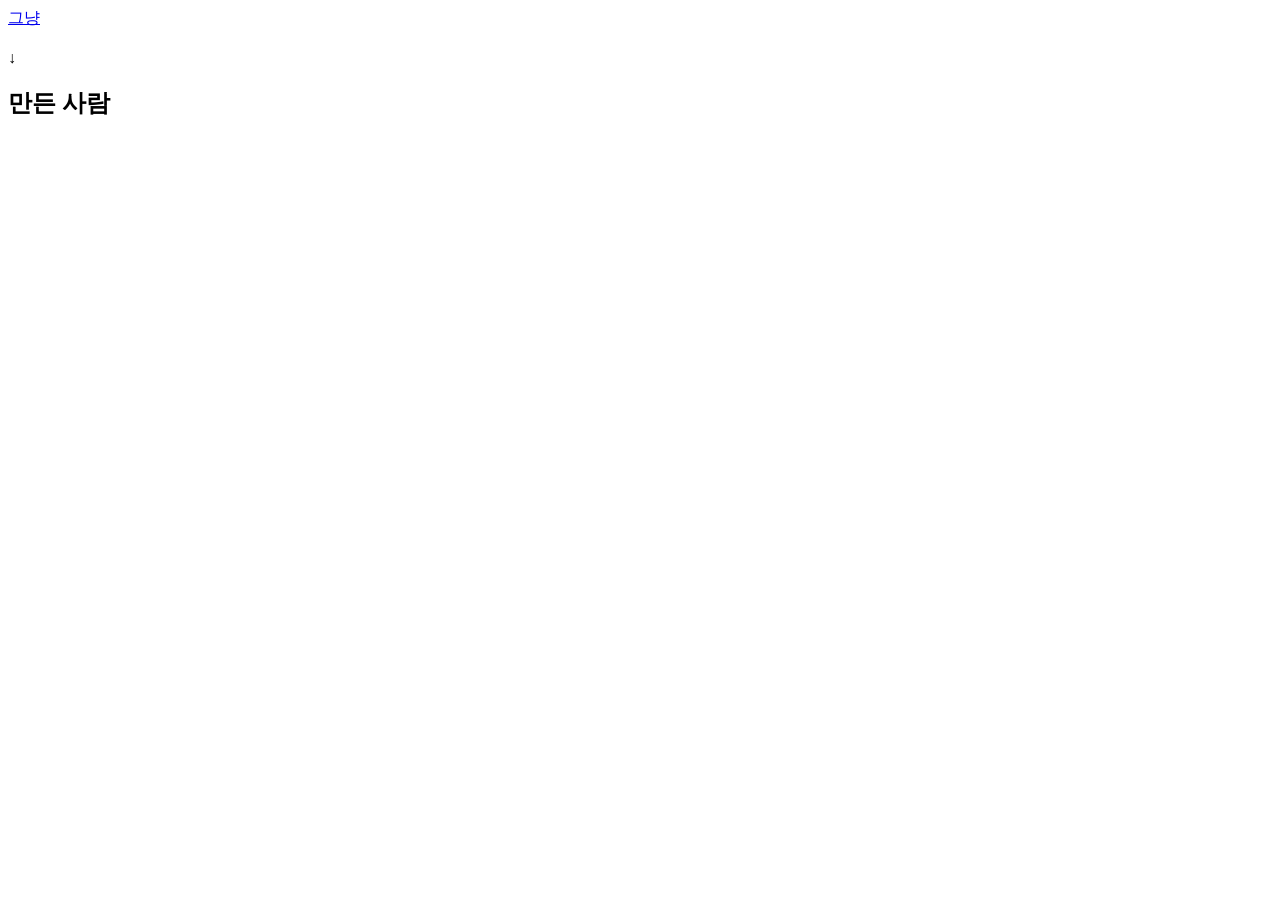
==== index.html @ 5f5cca42 "Add files via upload" ====
<!DOCTYPE html>
<html lang="ko">
<head>
<meta charset="UTF-8">
<meta name="viewport" content="width=device-width, initial-scale=1">
<title>그냥</title>
<link rel="stylesheet" href="style.css">
</head>
<body>
  <header class="top">
    <a href="#" class="logo">그냥</a>
    <nav id="filters" aria-label="장르 필터"></nav>
  </header>

  <!-- 1) 목록 화면 -->
  <main id="home" class="view">
    <div class="home-bg" id="homeBg"></div>
    <section class="intro">
      <div class="intro-text" id="introText">
        <h1 id="siteTitle"></h1>
        <p id="siteDesc"></p>
      </div>
      <span class="scroll-hint" aria-hidden="true">↓</span>
    </section>
    <div id="grid" class="grid"></div>
    <section class="team" id="team">
      <h2>만든 사람</h2>
      <div class="team-grid" id="teamGrid"></div>
    </section>
  </main>

  <!-- 2) 앨범 상세 화면 -->
  <main id="detail" class="view" hidden>
    <section class="hero">
      <div class="hero-bg" id="heroBg"></div>
      <a href="#" class="back">← 목록</a>
      <div class="hero-inner">
        <div class="hero-cover" id="heroCover"></div>
        <div class="hero-text">
          <h1 id="dTitle"></h1>
          <p class="meta" id="dMeta"></p>
          <p class="desc" id="dDesc"></p>
        </div>
      </div>
    </section>
    <section class="tracks">
      <h2>수록곡</h2>
      <ol id="trackList"></ol>
    </section>
  </main>

  <!-- 3) 재생 화면 (곡을 누르면 위에 뜸) -->
  <div id="player" hidden role="dialog" aria-label="곡 재생">
    <div class="p-bg" id="pBg"></div>
    <button class="p-close" id="pClose" aria-label="닫기">✕</button>
    <div class="p-body">
      <div class="p-cover" id="pCover"></div>
      <h2 id="pTitle"></h2>
      <p id="pArtist"></p>
      <p class="p-msg" id="pMsg" hidden></p>
      <div class="p-ctrl">
        <input type="range" id="pBar" min="0" max="1000" value="0" aria-label="재생 위치">
        <div class="p-time"><span id="pCur">0:00</span><span id="pDur">0:00</span></div>
        <div class="p-nav">
          <button id="pPrev" aria-label="이전 곡">⏮</button>
          <button id="pToggle" class="main" aria-label="재생/일시정지">▶</button>
          <button id="pNext" aria-label="다음 곡">⏭</button>
        </div>
      </div>
      <div class="p-yt"><div id="pYT"></div></div>
    </div>
  </div>

  <script src="data.js"></script>
  <script src="script.js"></script>
  <script src="https://www.youtube.com/iframe_api" async></script>
</body>
</html>
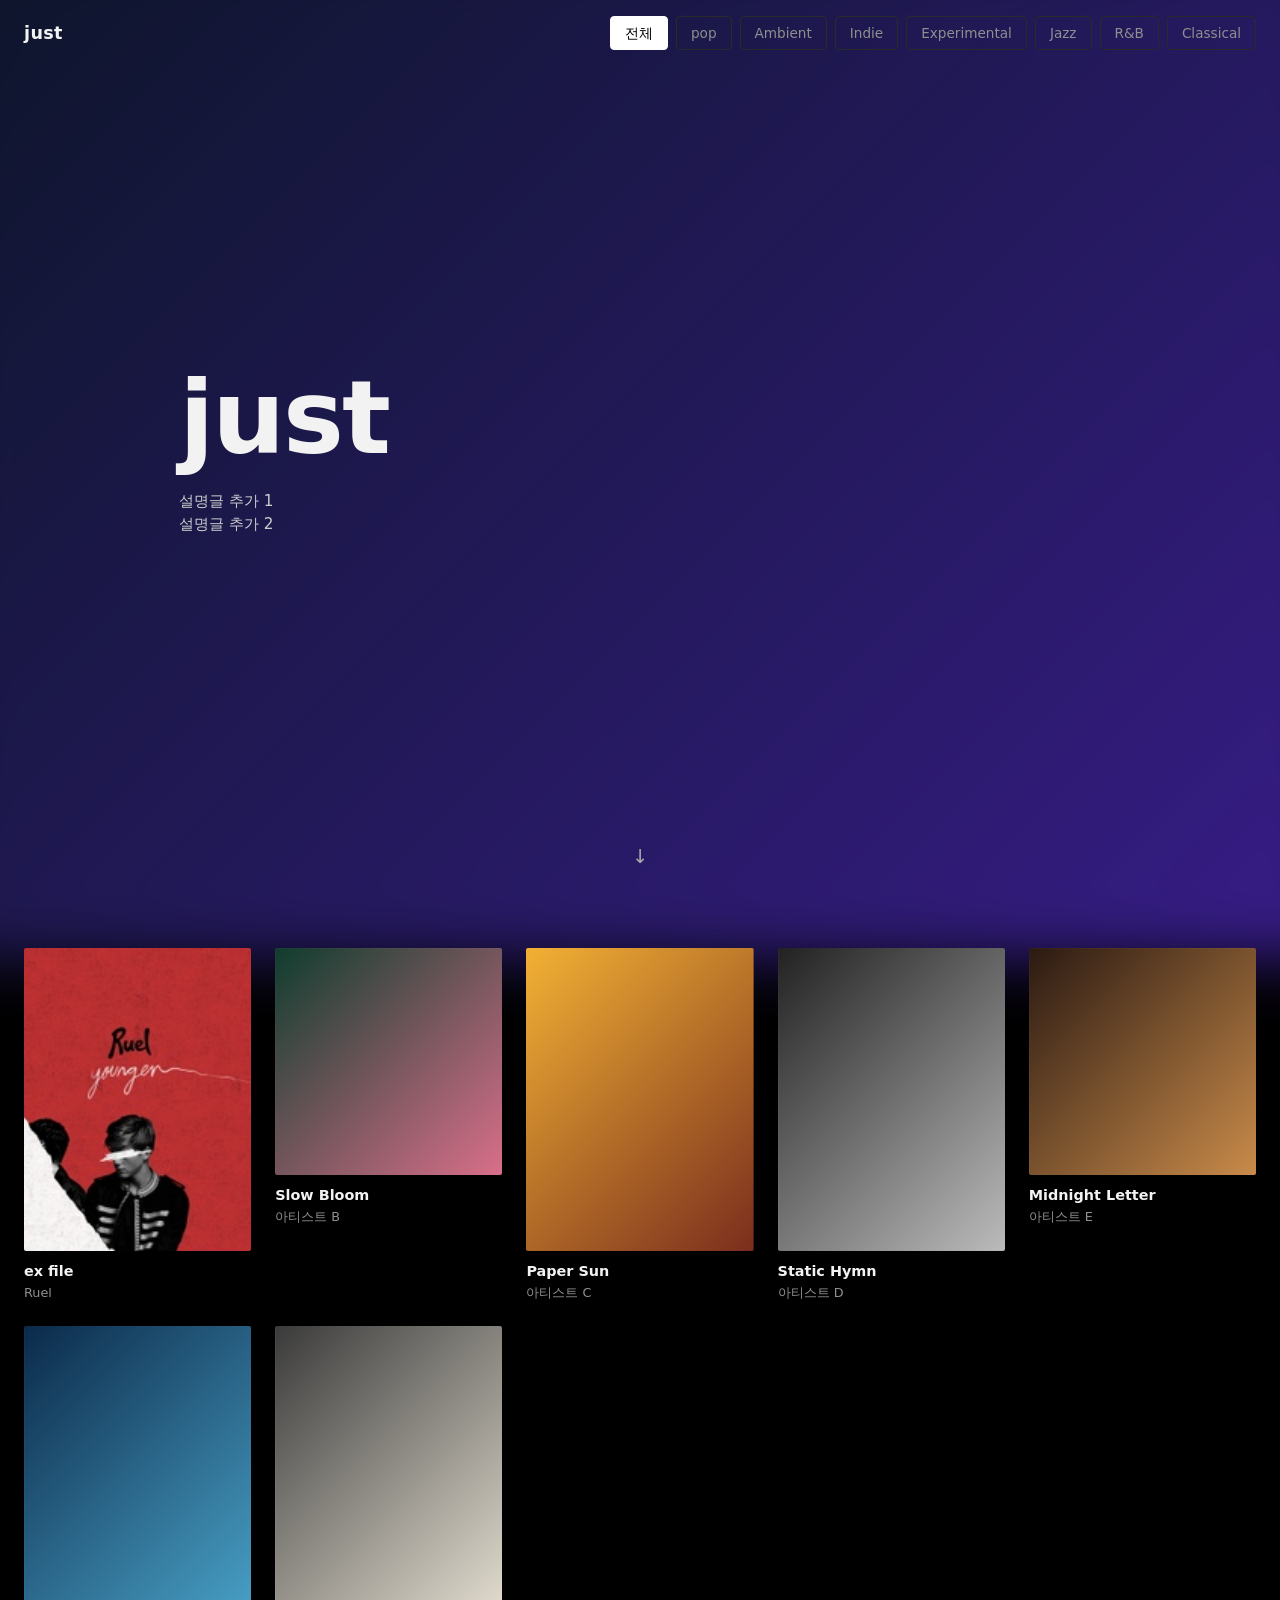
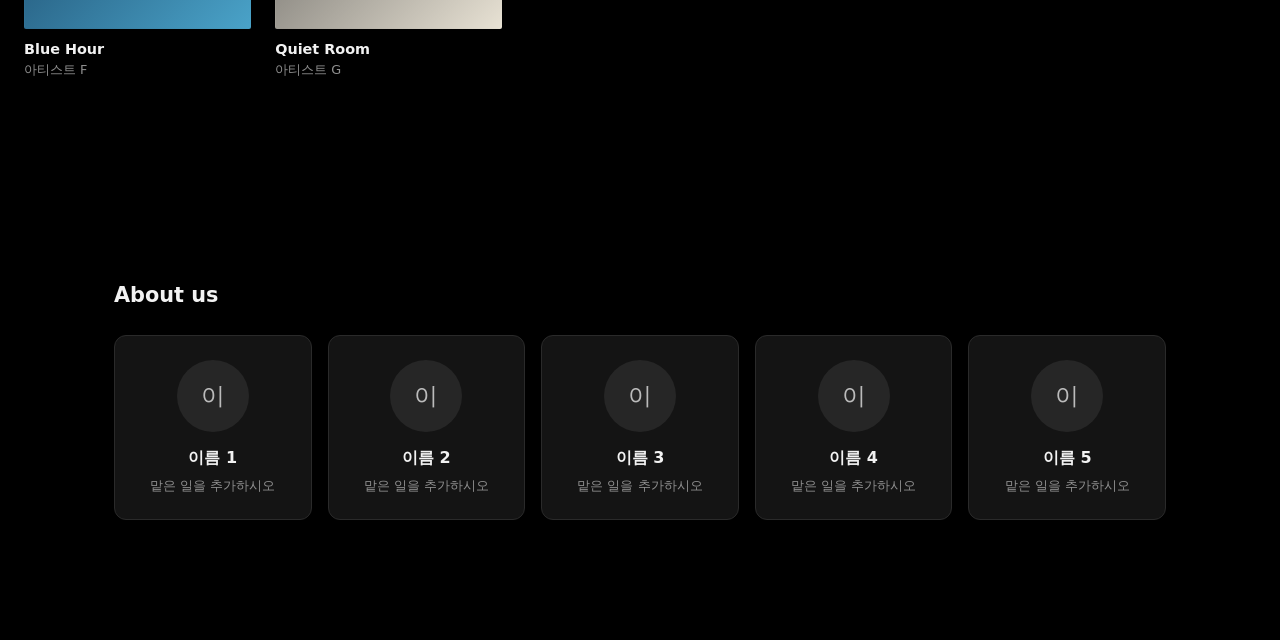
==== commit be2e5267: "Add files via upload" ====
--- a/index.html
+++ b/index.html
@@ -24,7 +24,7 @@
     </section>
     <div id="grid" class="grid"></div>
     <section class="team" id="team">
-      <h2>만든 사람</h2>
+      <h2>About us</h2>
       <div class="team-grid" id="teamGrid"></div>
     </section>
   </main>
@@ -50,23 +50,30 @@
   </main>
 
   <!-- 3) 재생 화면 (곡을 누르면 위에 뜸) -->
-  <div id="player" hidden role="dialog" aria-label="곡 재생">
+  <div id="player" role="dialog" aria-label="곡 재생">
     <div class="p-bg" id="pBg"></div>
+    <button class="p-logo" id="pLogo" aria-label="앨범으로 돌아가기"></button>
     <button class="p-close" id="pClose" aria-label="닫기">✕</button>
     <div class="p-body">
-      <div class="p-cover" id="pCover"></div>
-      <h2 id="pTitle"></h2>
-      <p id="pArtist"></p>
-      <p class="p-msg" id="pMsg" hidden></p>
-      <div class="p-ctrl">
-        <input type="range" id="pBar" min="0" max="1000" value="0" aria-label="재생 위치">
-        <div class="p-time"><span id="pCur">0:00</span><span id="pDur">0:00</span></div>
-        <div class="p-nav">
-          <button id="pPrev" aria-label="이전 곡">⏮</button>
-          <button id="pToggle" class="main" aria-label="재생/일시정지">▶</button>
-          <button id="pNext" aria-label="다음 곡">⏭</button>
+      <div class="p-left">
+        <div class="p-stage">
+          <div class="p-disc" id="pDisc"><div class="p-disc-spin"><div class="p-disc-label" id="pDiscLabel"></div></div></div>
+          <div class="p-cover" id="pCover"></div>
+        </div>
+        <h2 id="pTitle"></h2>
+        <p id="pArtist"></p>
+        <p class="p-msg" id="pMsg" hidden></p>
+        <div class="p-ctrl">
+          <input type="range" id="pBar" min="0" max="1000" value="0" aria-label="재생 위치">
+          <div class="p-time"><span id="pCur">0:00</span><span id="pDur">0:00</span></div>
+          <div class="p-nav">
+            <button id="pPrev" aria-label="이전 곡">⏮</button>
+            <button id="pToggle" class="main" aria-label="재생/일시정지">▶</button>
+            <button id="pNext" aria-label="다음 곡">⏭</button>
+          </div>
         </div>
       </div>
+      <div class="p-lyrics" id="pLyrics"><div class="p-lines" id="pLines"></div></div>
       <div class="p-yt"><div id="pYT"></div></div>
     </div>
   </div>
--- a/style.css
+++ b/style.css
@@ -0,0 +1,201 @@
+:root{
+  --bg:#000; --panel:#141414; --line:#2a2a2a; --text:#f2f2f2; --sub:#8f8f8f;
+  --font:"Pretendard","Apple SD Gothic Neo","Noto Sans KR",system-ui,sans-serif;
+}
+*{box-sizing:border-box;margin:0;padding:0}
+html{scroll-behavior:smooth}
+body{background:var(--bg);color:var(--text);font-family:var(--font);line-height:1.5}
+a{color:inherit;text-decoration:none}
+[hidden]{display:none!important}
+:focus-visible{outline:2px solid #fff;outline-offset:3px}
+
+/* 상단바 */
+.top{position:sticky;top:0;z-index:20;display:flex;gap:24px;align-items:center;
+  justify-content:space-between;flex-wrap:wrap;padding:16px 24px;
+  background:rgba(0,0,0,.75);backdrop-filter:blur(10px)}
+.logo{font-weight:700;font-size:1.1rem;letter-spacing:.02em}
+#filters{display:flex;gap:8px;flex-wrap:wrap}
+#filters button{background:transparent;color:var(--sub);border:1px solid var(--line);
+  padding:6px 14px;border-radius:4px;font:inherit;font-size:.85rem;cursor:pointer}
+#filters button.on{background:#fff;color:#000;border-color:#fff}
+
+/* 앨범 그리드 */
+.grid{display:grid;grid-template-columns:repeat(auto-fill,minmax(200px,1fr));gap:24px;padding:24px}
+.card{display:block}
+.cover{aspect-ratio:3/4;background-size:cover;background-position:center;border-radius:2px;
+  transition:transform .3s,filter .3s}
+.card:hover .cover{transform:scale(1.02);filter:brightness(1.1)}
+.card:nth-child(3n+2) .cover{aspect-ratio:1/1}
+.card h3{font-size:.9rem;margin-top:10px}
+.card p{font-size:.8rem;color:var(--sub)}
+
+/* 상세 - 히어로 */
+.hero{position:relative;min-height:100vh;display:grid;place-items:center;overflow:hidden;padding:80px 24px 40px}
+.hero-bg{position:absolute;inset:-60px;background-size:cover;background-position:center;
+  filter:blur(40px) brightness(.45) saturate(1.2)}
+.back{position:absolute;top:20px;left:24px;z-index:2;font-size:.9rem;color:#ddd}
+.hero-inner{position:relative;z-index:1;display:flex;gap:48px;align-items:center;
+  max-width:960px;width:100%;
+  background:rgba(0,0,0,.35);border:1px solid rgba(255,255,255,.08);border-radius:16px;padding:40px}
+.hero-cover{flex:0 0 min(360px,40%);aspect-ratio:1/1;background-size:cover;background-position:center;
+  box-shadow:0 20px 60px rgba(0,0,0,.6)}
+.hero-text h1{font-size:clamp(1.8rem,4vw,3rem);line-height:1.15}
+.meta{margin-top:8px;color:var(--sub);font-size:.9rem}
+.desc{margin-top:20px;font-size:.8rem;color:#bbb;max-width:34em}
+
+/* 상세 - 수록곡 */
+.tracks{max-width:760px;margin:0 auto;padding:56px 24px 120px}
+.tracks h2{font-size:1.2rem;margin-bottom:16px}
+.tracks ol{list-style:none;counter-reset:t}
+.tracks li{counter-increment:t;display:flex;align-items:center;gap:16px;padding:14px 4px;border-bottom:1px solid var(--line)}
+.tracks li::before{content:counter(t);width:1.5em;color:var(--sub);font-size:.85rem}
+.tracks .name{flex:1}
+.tracks .len{color:var(--sub);font-size:.85rem}
+.badge{font-size:.7rem;background:#fff;color:#000;padding:2px 8px;border-radius:3px}
+
+@media (max-width:700px){
+  .hero-inner{flex-direction:column;padding:24px;gap:24px}
+  .hero-cover{flex:none;width:100%}
+}
+
+/* 수록곡 클릭 가능 */
+.tracks li{cursor:pointer;transition:background .2s}
+.tracks li:hover{background:#111}
+.tracks li.nolink .name::after{content:" (링크 없음)";color:var(--sub);font-size:.75rem}
+.tracks .play{color:var(--sub);font-size:.8rem;width:1em}
+.tracks li:hover .play{color:#fff}
+
+/* 재생 화면 */
+body.lock{overflow:hidden}
+#player{position:fixed;inset:0;z-index:100;display:grid;place-items:center;overflow-y:auto;padding:56px 20px 32px}
+.p-bg{position:fixed;inset:-60px;background-size:cover;background-position:center;
+  filter:blur(45px) brightness(.4) saturate(1.2)}
+.p-close{position:fixed;top:16px;right:20px;z-index:2;background:rgba(0,0,0,.4);color:#fff;
+  border:1px solid rgba(255,255,255,.2);width:40px;height:40px;border-radius:50%;font-size:1.1rem;cursor:pointer}
+.p-body{position:relative;z-index:1;display:flex;flex-direction:column;align-items:center;gap:14px;
+  text-align:center;width:min(560px,100%)}
+.p-cover{width:min(340px,70vw);aspect-ratio:1/1;background-size:cover;background-position:center;
+  box-shadow:0 24px 70px rgba(0,0,0,.7)}
+.p-body h2{font-size:1.4rem;margin-top:6px}
+.p-body p{color:#bbb;font-size:.9rem}
+.p-nav{display:flex;gap:12px}
+.p-nav button{background:rgba(255,255,255,.1);color:#fff;border:1px solid rgba(255,255,255,.2);
+  padding:8px 18px;border-radius:6px;font:inherit;font-size:.85rem;cursor:pointer}
+.p-nav button:hover{background:rgba(255,255,255,.2)}
+
+/* 진행바 플레이어 (영상은 화면에 보이지 않음) */
+.p-yt{position:fixed;left:0;bottom:0;width:1px;height:1px;opacity:0;pointer-events:none;overflow:hidden}
+.p-msg{color:#ddd;font-size:.85rem}
+.p-ctrl{width:min(420px,100%);display:flex;flex-direction:column;gap:8px;margin-top:8px}
+#pBar{--p:0%;-webkit-appearance:none;appearance:none;width:100%;height:4px;border-radius:2px;cursor:pointer;
+  background:linear-gradient(to right,#fff var(--p),rgba(255,255,255,.25) var(--p))}
+#pBar::-webkit-slider-thumb{-webkit-appearance:none;width:12px;height:12px;border-radius:50%;background:#fff;border:0}
+#pBar::-moz-range-thumb{width:12px;height:12px;border-radius:50%;background:#fff;border:0}
+.p-time{display:flex;justify-content:space-between;font-size:.75rem;color:#bbb}
+.p-nav{justify-content:center;align-items:center}
+.p-nav button.main{width:52px;height:52px;border-radius:50%;background:#fff;color:#000;font-size:1.1rem;padding:0}
+
+/* 첫 화면 소개 + 배경 */
+.top{background:transparent;backdrop-filter:none;transition:background .3s}
+.top.solid{background:rgba(0,0,0,.8);backdrop-filter:blur(10px)}
+.home-bg{position:fixed;inset:-60px;z-index:-1;background-size:cover;background-position:center;
+  filter:blur(30px) brightness(.5) saturate(1.2)}
+.intro{position:relative;min-height:100vh;min-height:100svh;display:flex;align-items:center;
+  padding:80px 24px 80px clamp(24px,14vw,240px)}
+.intro-text h1{font-size:clamp(2.8rem,8vw,6.5rem);line-height:1.05;letter-spacing:-.02em}
+.intro-text p{margin-top:18px;font-size:.95rem;color:#ccc;max-width:30em;white-space:pre-line}
+.scroll-hint{position:absolute;bottom:28px;left:50%;transform:translateX(-50%);color:#aaa;font-size:1.2rem}
+.grid{padding-top:48px}
+.grid{min-height:100vh;align-content:start}
+
+/* 글씨체: 실제 이름은 data.js 의 fontTitle / fontBody 에서 바꿉니다 */
+body{font-family:var(--font-body,var(--font))}
+.logo,.intro-text h1,.hero-text h1,.card h3,.tracks h2,.p-body h2{font-family:var(--font-title,var(--font-body,var(--font)))}
+
+/* 상단바를 화면 위에 띄워서 배경이 맨 위까지 채워지게 */
+.top{position:fixed;top:0;left:0;right:0}
+.back{top:76px}
+
+/* 만든 사람 카드 */
+.team{max-width:1100px;margin:0 auto;padding:80px 24px 120px}
+.team h2{font-size:1.3rem;margin-bottom:24px}
+.team-grid{display:grid;grid-template-columns:repeat(auto-fit,minmax(170px,1fr));gap:16px}
+.member{background:var(--panel);border:1px solid var(--line);border-radius:12px;padding:24px 18px;text-align:center}
+.avatar{width:72px;height:72px;margin:0 auto 14px;border-radius:50%;background:#262626 center/cover;
+  display:grid;place-items:center;font-size:1.5rem;color:#bbb}
+.member h3{font-size:1rem}
+.member p{margin-top:6px;font-size:.8rem;color:var(--sub);line-height:1.5}
+
+/* 재생 화면 뒤가 비쳐 보이지 않게 기본 검정 바탕 */
+#player{background:#000}
+
+/* ===== 애니메이션 ===== */
+/* 앨범 들어갈 때: 아래에서 부드럽게 올라옴 / 나올 때: 반대로 내려가며 사라짐 */
+@keyframes rise{from{opacity:0;transform:translateY(70px)}to{opacity:1;transform:translateY(0)}}
+@keyframes sink{from{opacity:1;transform:translateY(0)}to{opacity:0;transform:translateY(70px)}}
+@keyframes fadein{from{opacity:0}to{opacity:1}}
+#detail.enter{animation:rise .6s cubic-bezier(.2,.7,.2,1) backwards}
+#detail.leaving{animation:sink .35s cubic-bezier(.5,0,.8,.4) forwards;pointer-events:none}
+#home.fadein{animation:fadein .4s ease backwards}
+
+/* 곡 재생 화면: 점점 진해지며 나타나고, 닫을 땐 역으로 옅어지며 사라짐 */
+#player{opacity:0;visibility:hidden;pointer-events:none;transition:opacity .5s ease,visibility 0s linear .5s}
+#player.open{opacity:1;visibility:visible;pointer-events:auto;transition:opacity .5s ease,visibility 0s}
+.p-body{opacity:0;transform:translateY(18px) scale(.98);transition:opacity .5s ease,transform .5s cubic-bezier(.2,.7,.2,1)}
+#player.open .p-body{opacity:1;transform:none}
+
+@media (prefers-reduced-motion:reduce){
+  #detail.enter,#detail.leaving,#home.fadein{animation:none}
+  #player,.p-body{transition:none}
+}
+
+/* ===== 재생 화면: 원반 + 가사 배치 ===== */
+#player{display:flex}
+.p-body{display:grid;grid-template-columns:auto minmax(280px,380px);gap:0 clamp(28px,5vw,72px);
+  align-items:center;justify-content:center;width:min(1040px,100%);margin:auto;text-align:center}
+.p-left{--s:clamp(190px,22vw,300px);width:calc(var(--s)*1.62);display:flex;flex-direction:column;align-items:center;gap:14px}
+.p-stage{position:relative;width:100%;height:var(--s)}
+.p-cover{position:absolute;left:0;top:0;width:var(--s);height:var(--s);z-index:2}
+.p-ctrl{width:100%}
+
+/* 원반 (사진 뒤에서 오른쪽으로 빠져나와 재생 중에 돌아감) */
+.p-disc{position:absolute;top:0;left:calc(var(--s)*.62);width:var(--s);height:var(--s);z-index:1;
+  opacity:0;transform:translateX(-38%);
+  transition:transform .9s cubic-bezier(.2,.7,.2,1) .25s,opacity .4s ease .25s}
+#player.open .p-disc{opacity:1;transform:none}
+.p-disc-spin{position:relative;width:100%;height:100%;border-radius:50%;box-shadow:0 18px 50px rgba(0,0,0,.6);
+  background:
+    conic-gradient(from 0deg,transparent 0 18%,rgba(255,255,255,.09) 25%,transparent 32%,transparent 68%,rgba(255,255,255,.09) 75%,transparent 82%),
+    repeating-radial-gradient(circle at center,#0b0b0b 0 2px,#1a1a1a 2px 4px);
+  animation:spin 5s linear infinite;animation-play-state:paused}
+#player.playing .p-disc-spin{animation-play-state:running}
+.p-disc-label{position:absolute;left:50%;top:50%;width:38%;height:38%;transform:translate(-50%,-50%);
+  border-radius:50%;background-size:cover;background-position:center;border:3px solid #111}
+.p-disc-label::after{content:"";position:absolute;left:50%;top:50%;width:14%;height:14%;transform:translate(-50%,-50%);
+  border-radius:50%;background:#0b0b0b}
+@keyframes spin{to{transform:rotate(360deg)}}
+
+/* 가사: 지금 부르는 줄이 가운데에 오고, 한 줄 끝날 때마다 위로 올라감 */
+.p-lyrics{position:relative;overflow:hidden;height:min(62vh,440px);text-align:left;
+  -webkit-mask-image:linear-gradient(transparent,#000 20%,#000 80%,transparent);
+  mask-image:linear-gradient(transparent,#000 20%,#000 80%,transparent)}
+.p-lines{position:absolute;left:0;right:0;top:0;padding-right:10px;transition:transform .55s cubic-bezier(.3,.7,.2,1)}
+.ly{padding:9px 0;font-size:1.15rem;line-height:1.45;color:rgba(255,255,255,.3);cursor:pointer;
+  transform-origin:left center;transition:color .4s ease,transform .4s ease}
+.ly.active{color:#fff;transform:scale(1.1)}
+.p-lyrics.plain{overflow-y:auto;-webkit-mask-image:none;mask-image:none}
+.p-lyrics.plain .p-lines{position:static;transform:none!important}
+.p-lyrics.plain .ly{color:rgba(255,255,255,.75);cursor:default}
+.ly-empty{color:rgba(255,255,255,.4);font-size:.9rem;padding:40px 0}
+
+@media (max-width:860px){
+  .p-body{grid-template-columns:1fr;row-gap:20px}
+  .p-left{--s:min(44vw,190px)}
+  .p-lyrics{height:210px}
+}
+@media (prefers-reduced-motion:reduce){ .p-disc-spin{animation:none} .p-disc{transition:none} .p-lines{transition:none} }
+
+/* 재생 화면 왼쪽 위 로고 (누르면 재생 화면만 닫혀서 앨범 화면으로) */
+.p-logo{position:fixed;top:16px;left:24px;z-index:2;background:none;border:0;color:#fff;cursor:pointer;
+  font-family:var(--font-title,var(--font-body,var(--font)));font-weight:700;font-size:1.1rem;letter-spacing:.02em;line-height:1.5;padding:0}
+.p-logo:hover{opacity:.75}
